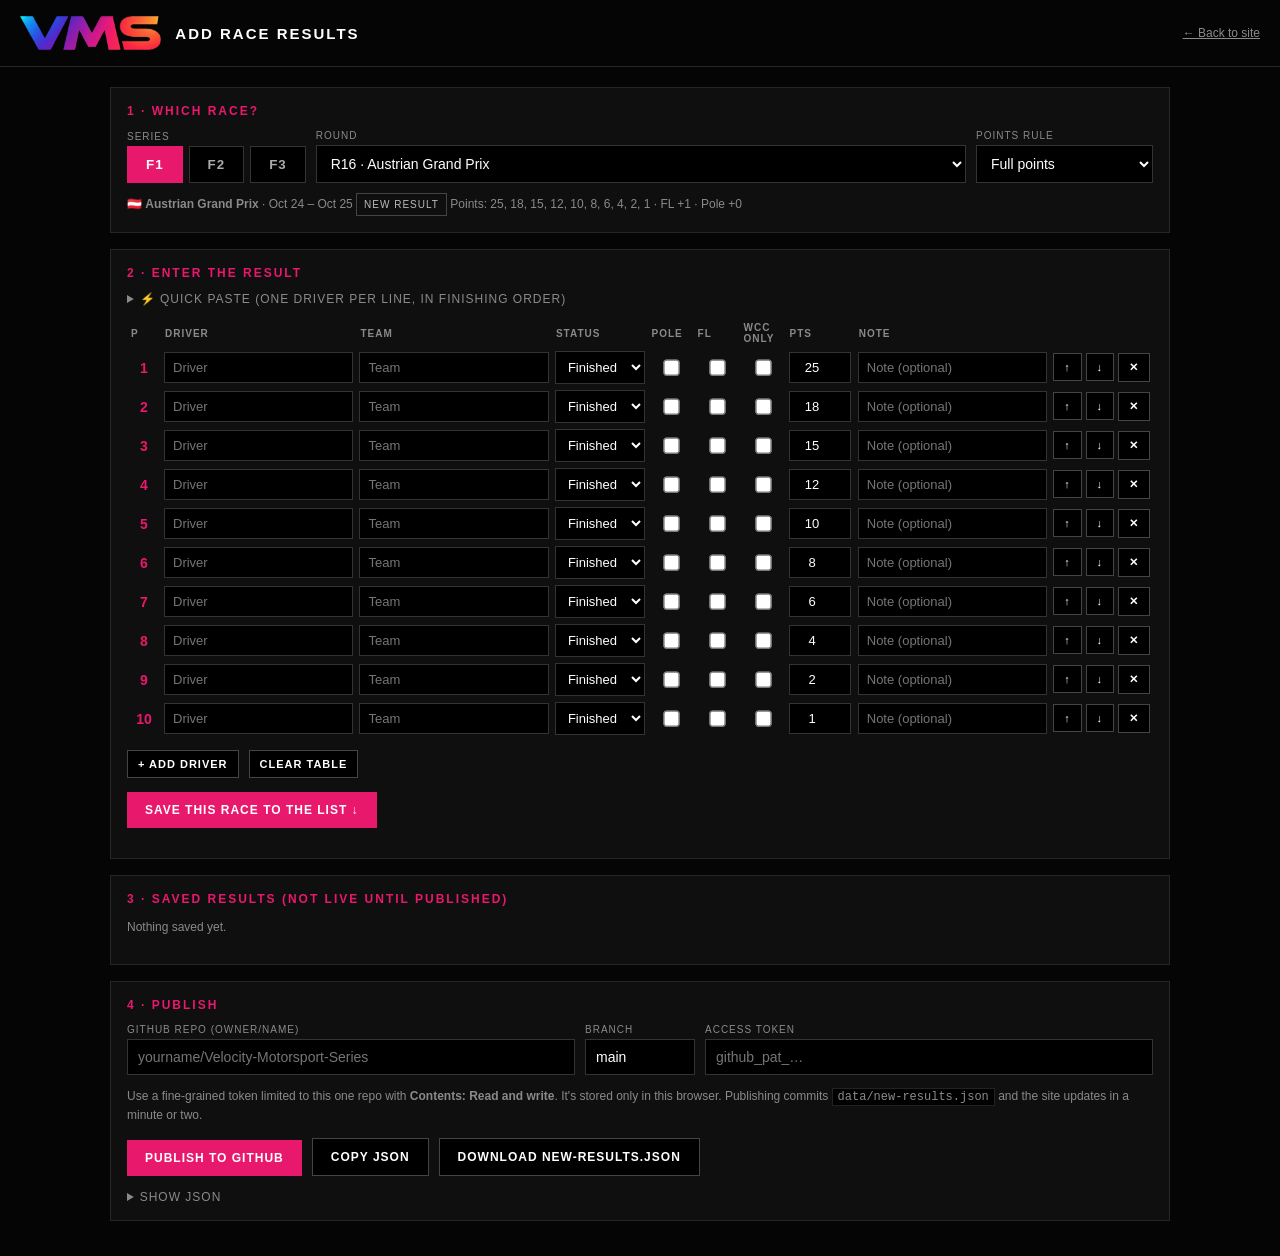
==== add-result.html @ 46a79a62 "Add files via upload" ====
<!DOCTYPE html>
<html lang="en"><head><meta charset="UTF-8"><meta name="viewport" content="width=device-width, initial-scale=1.0">
<meta name="robots" content="noindex">
<title>VMS | Add Results</title>
<style>
:root{--pink:#e8186d;--bg:#050505;--card:#0f0f0f;--line:#262626;--mut:#8a8a8a;--ok:#2ecc71;--warn:#f5a623}
*{box-sizing:border-box}
body{margin:0;font-family:Arial,Helvetica,sans-serif;background:var(--bg);color:#fff;font-size:14px}
header{padding:16px 20px;border-bottom:1px solid var(--line);display:flex;align-items:center;gap:14px;flex-wrap:wrap}
header img{height:34px}header h1{font-size:15px;letter-spacing:2px;margin:0;text-transform:uppercase}
header a{margin-left:auto;color:var(--mut);font-size:12px}
main{max-width:1100px;margin:0 auto;padding:20px}
.card{background:var(--card);border:1px solid var(--line);padding:16px;margin-bottom:16px}
.card h2{margin:0 0 12px;font-size:12px;letter-spacing:2px;text-transform:uppercase;color:var(--pink)}
.row{display:flex;gap:10px;flex-wrap:wrap;align-items:flex-end}
label{display:block;font-size:10px;letter-spacing:1px;text-transform:uppercase;color:var(--mut);margin-bottom:4px}
input,select,textarea{background:#000;color:#fff;border:1px solid #333;padding:9px 10px;font-size:14px;font-family:inherit;width:100%}
input:focus,select:focus,textarea:focus{outline:none;border-color:var(--pink)}
textarea{min-height:90px;resize:vertical;font-family:Consolas,monospace;font-size:13px}
.tabs{display:flex;gap:6px}
.tab{background:#000;color:#aaa;border:1px solid #333;padding:10px 18px;font-weight:700;cursor:pointer;letter-spacing:1px}
.tab.on{background:var(--pink);border-color:var(--pink);color:#fff}
button.btn{background:var(--pink);color:#fff;border:0;padding:11px 18px;font-weight:700;letter-spacing:1px;cursor:pointer;font-size:12px;text-transform:uppercase}
button.btn.alt{background:#000;border:1px solid #444}
button.btn.sm{padding:7px 10px;font-size:11px}
button.btn:hover{filter:brightness(1.15)}
button.btn:disabled{opacity:.4;cursor:default}
table{width:100%;border-collapse:collapse}
th{font-size:10px;letter-spacing:1px;text-transform:uppercase;color:var(--mut);text-align:left;padding:4px 4px}
td{padding:3px 3px;vertical-align:middle}
td input,td select{padding:7px 8px;font-size:13px}
td.pos{width:34px;font-weight:700;color:var(--pink);text-align:center}
td.chk{width:46px;text-align:center}td.chk input{width:auto;transform:scale(1.25)}
td.pts input{width:62px;text-align:center}
td.x{width:96px;white-space:nowrap}
.scroll{overflow-x:auto}
.hint{color:var(--mut);font-size:12px;line-height:1.5}
.pill{display:inline-block;font-size:10px;letter-spacing:1px;padding:3px 7px;border:1px solid #444;color:#bbb;text-transform:uppercase}
.pill.ok{border-color:var(--ok);color:var(--ok)}.pill.warn{border-color:var(--warn);color:var(--warn)}
.msg{padding:10px 12px;margin:10px 0;border-left:3px solid var(--pink);background:#160a10;font-size:13px}
.msg.ok{border-color:var(--ok);background:#0a160e}.msg.err{border-color:#e5484d;background:#2a0e10}
.entries .e{display:flex;align-items:center;gap:10px;padding:8px 0;border-bottom:1px solid #1c1c1c}
.entries .e b{flex:1}
.manual input{border-color:var(--warn)}
details summary{cursor:pointer;color:var(--mut);font-size:12px;letter-spacing:1px;text-transform:uppercase}
.grow{flex:1;min-width:150px}
code{background:#000;padding:1px 5px;border:1px solid #222}
</style></head><body>
<header><img src="assets/logo.png" alt="VMS"><h1>Add Race Results</h1><a href="index.html">← Back to site</a></header>
<main>
<div id="boot" class="msg">Loading…</div>
<datalist id="dl"></datalist><datalist id="tl"></datalist>

<div class="card">
  <h2>1 · Which race?</h2>
  <div class="row">
    <div><label>Series</label><div class="tabs" id="serTabs"></div></div>
    <div class="grow"><label>Round</label><select id="round"></select></div>
    <div><label>Points rule</label>
      <select id="half"><option value="0">Full points</option><option value="1">Half points (50% rule)</option></select></div>
  </div>
  <div id="roundInfo" class="hint" style="margin-top:10px"></div>
</div>

<div class="card">
  <h2>2 · Enter the result</h2>
  <details>
    <summary>⚡ Quick paste (one driver per line, in finishing order)</summary>
    <p class="hint">Copy the result from Discord and paste it here. Position numbers are ignored (order = finishing order).
      Add <code>DNF</code>, <code>DNS</code> or <code>DSq</code> at the end of a line, <code>pole</code> / <code>fl</code> anywhere for bonuses,
      or <code>- Team Name</code> to set the team. Example: <code>2. Douzy fl</code> &nbsp; <code>Lory - Richard Mille LM Motorsport F1</code> &nbsp; <code>Nick DNF</code></p>
    <textarea id="paste" placeholder="1. Nick pole&#10;2. Douzy fl&#10;3. Lory&#10;4. Noel DNF"></textarea>
    <p><button class="btn alt sm" id="pasteBtn">Fill the table from this</button></p>
  </details>
  <div class="scroll" style="margin-top:12px"><table>
    <thead><tr><th>P</th><th>Driver</th><th>Team</th><th>Status</th><th>Pole</th><th>FL</th><th title="Points count for the constructors only (driver retired from the championship)">WCC only</th><th>Pts</th><th>Note</th><th></th></tr></thead>
    <tbody id="rows"></tbody>
  </table></div>
  <p class="row" style="margin-top:12px">
    <button class="btn alt sm" id="addRow">+ Add driver</button>
    <button class="btn alt sm" id="clearRows">Clear table</button>
    <span class="hint" id="ptsHint"></span>
  </p>
  <div id="warn"></div>
  <p><button class="btn" id="saveEntry">Save this race to the list ↓</button></p>
</div>

<div class="card">
  <h2>3 · Saved results (not live until published)</h2>
  <div class="entries" id="entries"></div>
  <p class="hint" id="entriesHint"></p>
</div>

<div class="card">
  <h2>4 · Publish</h2>
  <div class="row">
    <div class="grow"><label>GitHub repo (owner/name)</label><input id="gRepo" placeholder="yourname/Velocity-Motorsport-Series" autocomplete="off"></div>
    <div style="width:110px"><label>Branch</label><input id="gBranch" value="main"></div>
    <div class="grow"><label>Access token</label><input id="gToken" type="password" placeholder="github_pat_…" autocomplete="off"></div>
  </div>
  <p class="hint">Use a fine-grained token limited to this one repo with <b>Contents: Read and write</b>. It's stored only in this browser. Publishing commits <code>data/new-results.json</code> and the site updates in a minute or two.</p>
  <p class="row">
    <button class="btn" id="publish">Publish to GitHub</button>
    <button class="btn alt" id="copy">Copy JSON</button>
    <button class="btn alt" id="download">Download new-results.json</button>
  </p>
  <div id="pubMsg"></div>
  <details><summary>Show JSON</summary><textarea id="json" readonly style="min-height:200px"></textarea></details>
</div>
</main>

<script>
(function(){
const $=id=>document.getElementById(id);
const SERIES=['f1','f2','f3'], LBL={f1:'F1',f2:'F2',f3:'F3'};
const S={series:'f1',entries:[],loaded:[],races:[],hardKeys:new Set(),points:{},bonusFl:{},bonusPole:{},
         drivers:{f1:{},f2:{},f3:{}},teams:{f1:new Set(),f2:new Set(),f3:new Set()},editing:null};
const esc=s=>String(s==null?'':s).replace(/[&<>"']/g,c=>({'&':'&amp;','<':'&lt;','>':'&gt;','"':'&quot;',"'":'&#39;'}[c]));
const unq=s=>s.replace(/\\'/g,"'");
const norm=s=>String(s||'').toLowerCase().replace(/\s*\(.*?\)\s*/g,'').trim();
const msg=(el,t,k)=>{el.innerHTML=t?`<div class="msg ${k||''}">${t}</div>`:'';};

/* ───── load site data: races, points, drivers, teams ───── */
async function boot(){
  try{
    const [appTxt,lineups,newRes]=await Promise.all([
      fetch('app.js',{cache:'no-store'}).then(r=>{if(!r.ok)throw 0;return r.text();}),
      fetch('data/lineups.json',{cache:'no-store'}).then(r=>r.json()),
      fetch('data/new-results.json',{cache:'no-store'}).then(r=>r.ok?r.json():[]).catch(()=>[])
    ]);
    // races
    const re=/\{rnd:'([^']+)',\s*name:'((?:[^'\\]|\\.)*)'[^}]*?satDate:'([^']*)',\s*sunDate:'([^']*)',\s*status:'(\w+)'[^}]*?flag:'([^']*)'/g;
    let m; while((m=re.exec(appTxt))){ if(m[5]==='break'||m[1]==='BREAK') continue;
      S.races.push({rnd:m[1],name:unq(m[2]),sat:m[3],sun:m[4],status:m[5],flag:m[6]}); }
    if(!S.races.length) throw new Error('no races found');
    // hard-coded results
    const rk=/^\s*'(\d+)-(f[123])':\s*\[/gm; while((m=rk.exec(appTxt))) S.hardKeys.add(m[1]+'-'+m[2]);
    // points
    const pm=appTxt.match(/points:\s*\{f1:\[([^\]]*)\],\s*f2:\[([^\]]*)\],\s*f3:\[([^\]]*)\]\}/);
    SERIES.forEach((s,i)=>{S.points[s]=pm?pm[i+1].split(',').map(x=>+x.trim()):[25,18,15,12,10,8,6,4,2,1];});
    const bf=appTxt.match(/bonusFl:\s*\{f1:(\d+),\s*f2:(\d+),\s*f3:(\d+)\}/), bp=appTxt.match(/bonusPole:\s*\{f1:(\d+),\s*f2:(\d+),\s*f3:(\d+)\}/);
    SERIES.forEach((s,i)=>{S.bonusFl[s]=bf?+bf[i+1]:0;S.bonusPole[s]=bp?+bp[i+1]:0;});
    // drivers → team from the hard-coded standings (sections split by the // ===== markers)
    const i1=appTxt.indexOf('// ================= F1'), i2=appTxt.indexOf('// ================= F2'), i3=appTxt.indexOf('// ================= F3'), i4=appTxt.indexOf('// ================= GENERAL');
    const secs={f1:appTxt.slice(i1,i2),f2:appTxt.slice(i2,i3),f3:appTxt.slice(i3,i4)};
    SERIES.forEach(s=>{
      const dr=/\{name:'((?:[^'\\]|\\.)*)',\s*code:'[^']*',\s*team:'((?:[^'\\]|\\.)*)',\s*pts:/g; let d;
      while((d=dr.exec(secs[s]))){ S.drivers[s][unq(d[1])]=unq(d[2]); }
      (lineups[s]||[]).forEach(t=>{ S.teams[s].add(t.name); (t.drivers||[]).forEach(x=>{ if(x.name&&x.name!=='—'&&!S.drivers[s][x.name]) S.drivers[s][x.name]=t.name; }); });
    });
    S.loaded=Array.isArray(newRes)?newRes:[]; S.entries=JSON.parse(JSON.stringify(S.loaded));
    S.entries.forEach(e=>e.rows.forEach(r=>{ if(r.name&&r.team) S.drivers[e.series][r.name]=r.team; if(r.team) S.teams[e.series].add(r.team); }));
    $('boot').remove();
    init();
  }catch(err){
    msg($('boot'),"Couldn't load the site data. Open this page through a web server (GitHub Pages, or <code>npx serve</code> locally) — double-clicking the file won't work. ("+esc(err&&err.message||err)+")",'err');
    $('boot').outerHTML=$('boot').innerHTML;
  }
}

/* ───── UI ───── */
function init(){
  // saved GitHub settings
  try{ $('gRepo').value=localStorage.getItem('vms_repo')||''; $('gBranch').value=localStorage.getItem('vms_branch')||'main'; $('gToken').value=localStorage.getItem('vms_token')||''; }catch(e){}
  $('serTabs').innerHTML=SERIES.map(s=>`<button type="button" class="tab" data-s="${s}">${LBL[s]}</button>`).join('');
  $('serTabs').onclick=e=>{const b=e.target.closest('.tab'); if(b){S.series=b.dataset.s; setSeries();}};
  $('round').onchange=roundChanged;
  $('half').onchange=recalcAll;
  $('addRow').onclick=()=>{addRow(); focusLast();};
  $('clearRows').onclick=()=>{$('rows').innerHTML=''; S.editing=null; for(let i=0;i<3;i++) addRow(); renumber(); showRoundInfo();};
  $('pasteBtn').onclick=fromPaste;
  $('saveEntry').onclick=saveEntry;
  $('copy').onclick=()=>{ $('json').select(); navigator.clipboard?navigator.clipboard.writeText($('json').value).then(()=>msg($('pubMsg'),'Copied. Paste it into <code>data/new-results.json</code> in the repo.','ok')):document.execCommand('copy'); };
  $('download').onclick=()=>{ const a=document.createElement('a'); a.href=URL.createObjectURL(new Blob([$('json').value],{type:'application/json'})); a.download='new-results.json'; a.click(); };
  $('publish').onclick=publish;
  ['gRepo','gBranch','gToken'].forEach(id=>$(id).addEventListener('change',()=>{try{localStorage.setItem({gRepo:'vms_repo',gBranch:'vms_branch',gToken:'vms_token'}[id],$(id).value.trim());}catch(e){}}));
  // pick the most recent round without results as the default
  setSeries(); renderEntries();
}

function entryFor(s,rnd){ return S.entries.find(e=>e.series===s&&String(e.rnd)===String(rnd)); }

function setSeries(){
  document.querySelectorAll('#serTabs .tab').forEach(b=>b.classList.toggle('on',b.dataset.s===S.series));
  const opts=S.races.map(r=>{
    const key=r.rnd+'-'+S.series, hard=S.hardKeys.has(key), mine=!!entryFor(S.series,r.rnd);
    const tag=hard?' — already has results':mine?' — saved ✓':'';
    return `<option value="${esc(r.rnd)}"${hard?' disabled':''}>R${esc(r.rnd)} · ${esc(r.name)}${tag}</option>`;}).join('');
  $('round').innerHTML=opts;
  // default: first round with no results for this series
  const next=S.races.find(r=>!S.hardKeys.has(r.rnd+'-'+S.series)&&!entryFor(S.series,r.rnd));
  const first=S.races.find(r=>!S.hardKeys.has(r.rnd+'-'+S.series));
  $('round').value=(next||first||S.races[0]).rnd;
  S.editing=null; loadRound();
  $('dl').innerHTML=Object.keys(S.drivers[S.series]).sort((a,b)=>a.localeCompare(b)).map(n=>`<option value="${esc(n)}">`).join('');
  $('tl').innerHTML=[...S.teams[S.series]].sort().map(n=>`<option value="${esc(n)}">`).join('');
}
function roundChanged(){ S.editing=null; loadRound(); }

function loadRound(){
  const ex=entryFor(S.series,$('round').value);
  $('rows').innerHTML='';
  if(ex){ $('half').value=ex.half?'1':'0'; ex.rows.forEach(r=>addRow(r)); S.editing=ex; }
  else { $('half').value='0'; for(let i=0;i<10;i++) addRow(); }
  renumber(); showRoundInfo(); msg($('warn'),'');
}
function showRoundInfo(){
  const r=S.races.find(x=>x.rnd===$('round').value); if(!r) return;
  const ex=S.editing;
  $('roundInfo').innerHTML=`${esc(r.flag)} <b>${esc(r.name)}</b> · ${esc(r.sat)}${r.sun&&r.sun!==r.sat?' – '+esc(r.sun):''} `+
    (ex?'<span class="pill warn">editing saved result</span>':'<span class="pill">new result</span>')+
    ` <span class="hint">Points: ${S.points[S.series].join(', ')} · FL +${S.bonusFl[S.series]} · Pole +${S.bonusPole[S.series]}</span>`;
}

function addRow(d){
  d=d||{};
  const tr=document.createElement('tr');
  tr.innerHTML=`<td class="pos"></td>
  <td><input class="n" list="dl" placeholder="Driver" value="${esc(d.name||'')}" autocomplete="off"></td>
  <td><input class="t" list="tl" placeholder="Team" value="${esc(d.team||'')}" autocomplete="off"></td>
  <td><select class="st"><option value="">Finished</option><option>DNF</option><option>DNS</option><option>DSq</option></select></td>
  <td class="chk"><input type="checkbox" class="po"${d.pole?' checked':''}></td>
  <td class="chk"><input type="checkbox" class="fl"${d.fl?' checked':''}></td>
  <td class="chk"><input type="checkbox" class="wc"${d.wccOnly?' checked':''}></td>
  <td class="pts"><input class="p" type="number" min="0" step="1" value="${d.pts!=null?d.pts:''}"></td>
  <td><input class="no" placeholder="Note (optional)" value="${esc(userNote(d))}"></td>
  <td class="x"><button type="button" class="btn alt sm up" title="Move up">↑</button> <button type="button" class="btn alt sm dn" title="Move down">↓</button> <button type="button" class="btn alt sm rm" title="Remove">✕</button></td>`;
  tr.querySelector('.st').value=d.status||'';
  if(d.pts!=null&&d.pts!==''){ tr.dataset.manual='1'; tr.classList.add('manual'); }
  $('rows').appendChild(tr);
  return tr;
}
// the note stored in JSON may start with the status ("DNF · reason"); show only the user part
function userNote(d){ let n=d.note||''; if(d.status&&n.toUpperCase().startsWith(d.status.toUpperCase())) n=n.slice(d.status.length).replace(/^\s*[·\-–:]\s*/,''); return n; }

document.addEventListener('click',e=>{
  const tr=e.target.closest('#rows tr'); if(!tr) return;
  if(e.target.closest('.rm')){ tr.remove(); renumber(); }
  else if(e.target.closest('.up')&&tr.previousElementSibling){ tr.parentNode.insertBefore(tr,tr.previousElementSibling); renumber(); }
  else if(e.target.closest('.dn')&&tr.nextElementSibling){ tr.parentNode.insertBefore(tr.nextElementSibling,tr); renumber(); }
});
document.addEventListener('input',e=>{
  const tr=e.target.closest('#rows tr'); if(!tr) return;
  if(e.target.classList.contains('p')){ tr.dataset.manual=e.target.value===''?'':'1'; tr.classList.toggle('manual',e.target.value!==''); if(e.target.value==='') recalcRow(tr); }
  if(e.target.classList.contains('n')){ // auto-fill team when a known driver is picked
    const t=S.drivers[S.series][e.target.value]; const ti=tr.querySelector('.t'); if(t&&!ti.value) ti.value=t; }
});
document.addEventListener('change',e=>{
  const tr=e.target.closest('#rows tr'); if(!tr) return;
  if(e.target.classList.contains('n')){ const t=S.drivers[S.series][e.target.value]; const ti=tr.querySelector('.t'); if(t&&!ti.value) ti.value=t; }
  if(e.target.matches('.st,.po,.fl')) recalcRow(tr);
});
document.addEventListener('keydown',e=>{ // Enter on the last note box adds a new row
  if(e.key==='Enter'&&e.target.classList.contains('no')){ e.preventDefault(); const tr=e.target.closest('tr'); if(!tr.nextElementSibling){ addRow(); renumber(); } tr.nextElementSibling.querySelector('.n').focus(); }
});

function focusLast(){ renumber(); const r=$('rows').lastElementChild; if(r) r.querySelector('.n').focus(); }
function renumber(){ [...$('rows').children].forEach((tr,i)=>{ tr.querySelector('.pos').textContent=i+1; recalcRow(tr); }); }
function calcPts(tr,i){
  const s=S.series, st=tr.querySelector('.st').value;
  if(st==='DNS'||st==='DSq') return 0;
  let base=S.points[s][i]||0; if($('half').value==='1') base=Math.round(base/2);
  return base+(tr.querySelector('.fl').checked?S.bonusFl[s]:0)+(tr.querySelector('.po').checked?S.bonusPole[s]:0);
}
function recalcRow(tr){ if(tr.dataset.manual) return; const i=[...tr.parentNode.children].indexOf(tr); tr.querySelector('.p').value=calcPts(tr,i); }
function recalcAll(){ [...$('rows').children].forEach(tr=>{ delete tr.dataset.manual; tr.classList.remove('manual'); recalcRow(tr); }); }

/* ───── quick paste ───── */
function fromPaste(){
  const lines=$('paste').value.split('\n').map(l=>l.trim()).filter(Boolean); if(!lines.length) return;
  $('rows').innerHTML='';
  lines.forEach(l=>{
    let t='', st='', pole=false, fl=false;
    l=l.replace(/^\s*(?:p|pos)?\s*\d{1,2}\s*[.):\-–]?\s+/i,'');           // leading position
    l=l.replace(/[*_`]/g,'');                                             // discord markdown
    if(/\b(pole)\b/i.test(l)){pole=true;l=l.replace(/\(?\bpole\b\)?/ig,'');}
    if(/\b(fl|fastest lap)\b/i.test(l)){fl=true;l=l.replace(/\(?\b(fastest lap|fl)\b\)?/ig,'');}
    const sm=l.match(/\b(DNF|DNS|DSQ)\b/i); if(sm){st=sm[1].toUpperCase()==='DSQ'?'DSq':sm[1].toUpperCase(); l=l.replace(sm[0],'');}
    const parts=l.split(/\s+[-–—|]\s+/); l=parts[0]; if(parts[1]) t=parts[1].trim();
    const name=l.replace(/[()]/g,' ').replace(/\s+/g,' ').trim(); if(!name) return;
    // match to a known driver name (case-insensitive)
    const known=Object.keys(S.drivers[S.series]).find(k=>norm(k)===norm(name));
    const nm=known||name; if(!t) t=S.drivers[S.series][nm]||'';
    addRow({name:nm,team:t,status:st,pole,fl});
  });
  renumber(); showRoundInfo();
}

/* ───── read the table / save ───── */
function readRows(){
  const out=[];
  [...$('rows').children].forEach((tr,i)=>{
    const name=tr.querySelector('.n').value.trim(); if(!name) return;
    const status=tr.querySelector('.st').value, un=tr.querySelector('.no').value.trim();
    const row={pos:out.length+1,name,team:tr.querySelector('.t').value.trim(),pts:+tr.querySelector('.p').value||0};
    if(tr.querySelector('.fl').checked) row.fl=true;
    if(tr.querySelector('.po').checked) row.pole=true;
    if(tr.querySelector('.wc').checked) row.wccOnly=true;
    if(status) row.status=status;
    const note=[status,un].filter(Boolean).join(' · '); if(note) row.note=note;
    out.push(row);
  });
  return out;
}
function saveEntry(){
  const rows=readRows(), s=S.series, rnd=$('round').value;
  const problems=[];
  if(rows.length<1){ msg($('warn'),'Add at least one driver first.','err'); return; }
  const names=rows.map(r=>norm(r.name)), dup=names.find((n,i)=>names.indexOf(n)!==i);
  if(dup) problems.push('“'+esc(dup)+'” appears twice.');
  if(rows.filter(r=>r.fl).length>1) problems.push('More than one fastest lap ticked.');
  if(rows.filter(r=>r.pole).length>1) problems.push('More than one pole ticked.');
  rows.forEach(r=>{ if(!r.team) problems.push('No team for '+esc(r.name)+' (their points won’t count for a constructor).'); });
  const unknown=rows.filter(r=>!S.drivers[s][r.name]&&!Object.keys(S.drivers[s]).some(k=>norm(k)===norm(r.name))).map(r=>esc(r.name));
  if(unknown.length) problems.push('New driver(s) not in the standings yet: '+unknown.join(', ')+' — they will be added automatically. Check the spelling!');
  if(problems.length&&!saveEntry._ok){ saveEntry._ok=true; msg($('warn'),'<b>Check these:</b><br>'+problems.join('<br>')+'<br><br>Click “Save” again to save anyway.','err'); return; }
  saveEntry._ok=false; msg($('warn'),'');
  rows.forEach(r=>{ S.drivers[s][r.name]=r.team||S.drivers[s][r.name]||''; if(r.team) S.teams[s].add(r.team); });
  const entry={series:s,rnd,rows}; if($('half').value==='1') entry.half=true;
  const i=S.entries.findIndex(e=>e.series===s&&String(e.rnd)===String(rnd));
  if(i>=0) S.entries[i]=entry; else S.entries.push(entry);
  S.entries.sort((a,b)=>(+a.rnd-+b.rnd)||a.series.localeCompare(b.series));
  renderEntries(); setSeriesKeep(); 
  msg($('warn'),`Saved ${LBL[s]} round ${esc(rnd)}. Scroll down to publish — or enter another race.`,'ok');
}
function setSeriesKeep(){ setSeries(); }

function renderEntries(){
  $('entries').innerHTML=S.entries.length?S.entries.map((e,i)=>{
    const r=S.races.find(x=>x.rnd===String(e.rnd)), win=e.rows[0];
    const changed=JSON.stringify(e)!==JSON.stringify(S.loaded.find(x=>x.series===e.series&&String(x.rnd)===String(e.rnd)));
    return `<div class="e"><span class="pill">${LBL[e.series]}</span><b>R${esc(e.rnd)} · ${esc(r?r.name:'?')} <span class="hint">— ${e.rows.length} drivers, winner ${esc(win&&win.name)}</span></b>`+
      (changed?'<span class="pill warn">unpublished</span>':'<span class="pill ok">live</span>')+
      `<button class="btn alt sm" data-edit="${i}">Edit</button><button class="btn alt sm" data-del="${i}">Delete</button></div>`;}).join(''):'<p class="hint">Nothing saved yet.</p>';
  $('entries').querySelectorAll('[data-edit]').forEach(b=>b.onclick=()=>{ const e=S.entries[+b.dataset.edit]; S.series=e.series; setSeries(); $('round').value=e.rnd; loadRound(); window.scrollTo({top:0,behavior:'smooth'}); });
  $('entries').querySelectorAll('[data-del]').forEach(b=>b.onclick=()=>{ const e=S.entries[+b.dataset.del]; if(confirm('Delete '+LBL[e.series]+' round '+e.rnd+' from the list?')){ S.entries.splice(+b.dataset.del,1); renderEntries(); setSeriesKeep(); }});
  $('json').value=JSON.stringify(S.entries,null,2)+'\n';
  $('entriesHint').textContent=S.entries.some(e=>JSON.stringify(e)!==JSON.stringify(S.loaded.find(x=>x.series===e.series&&String(x.rnd)===String(e.rnd))))||S.entries.length!==S.loaded.length
    ?'You have unpublished changes.':'';
}

/* ───── publish to GitHub (Contents API) ───── */
async function publish(){
  const repo=$('gRepo').value.trim(), br=$('gBranch').value.trim()||'main', tok=$('gToken').value.trim();
  if(!/^[\w.-]+\/[\w.-]+$/.test(repo)||!tok){ msg($('pubMsg'),'Fill in the repo (owner/name) and token — or use Copy / Download instead.','err'); return; }
  try{ localStorage.setItem('vms_repo',repo); localStorage.setItem('vms_branch',br); localStorage.setItem('vms_token',tok); }catch(e){}
  const url=`https://api.github.com/repos/${repo}/contents/data/new-results.json`;
  const H={Authorization:'Bearer '+tok,Accept:'application/vnd.github+json'};
  $('publish').disabled=true; msg($('pubMsg'),'Publishing…');
  try{
    let sha; const g=await fetch(url+'?ref='+encodeURIComponent(br),{headers:H,cache:'no-store'});
    if(g.ok) sha=(await g.json()).sha; else if(g.status!==404) throw new Error('GitHub said '+g.status+(g.status===401?' (bad token)':g.status===403?' (token lacks access)':''));
    const body={message:'Add race results',content:btoa(unescape(encodeURIComponent($('json').value))),branch:br}; if(sha) body.sha=sha;
    const p=await fetch(url,{method:'PUT',headers:{...H,'Content-Type':'application/json'},body:JSON.stringify(body)});
    if(!p.ok) throw new Error('GitHub said '+p.status+' — '+((await p.json().catch(()=>({}))).message||''));
    S.loaded=JSON.parse(JSON.stringify(S.entries)); renderEntries();
    msg($('pubMsg'),'✅ Published! The site will show the new results in a minute or two (GitHub Pages needs to rebuild).','ok');
  }catch(err){ msg($('pubMsg'),'Couldn’t publish: '+esc(err.message||err),'err'); }
  $('publish').disabled=false;
}

boot();
})();
</script>
</body></html>
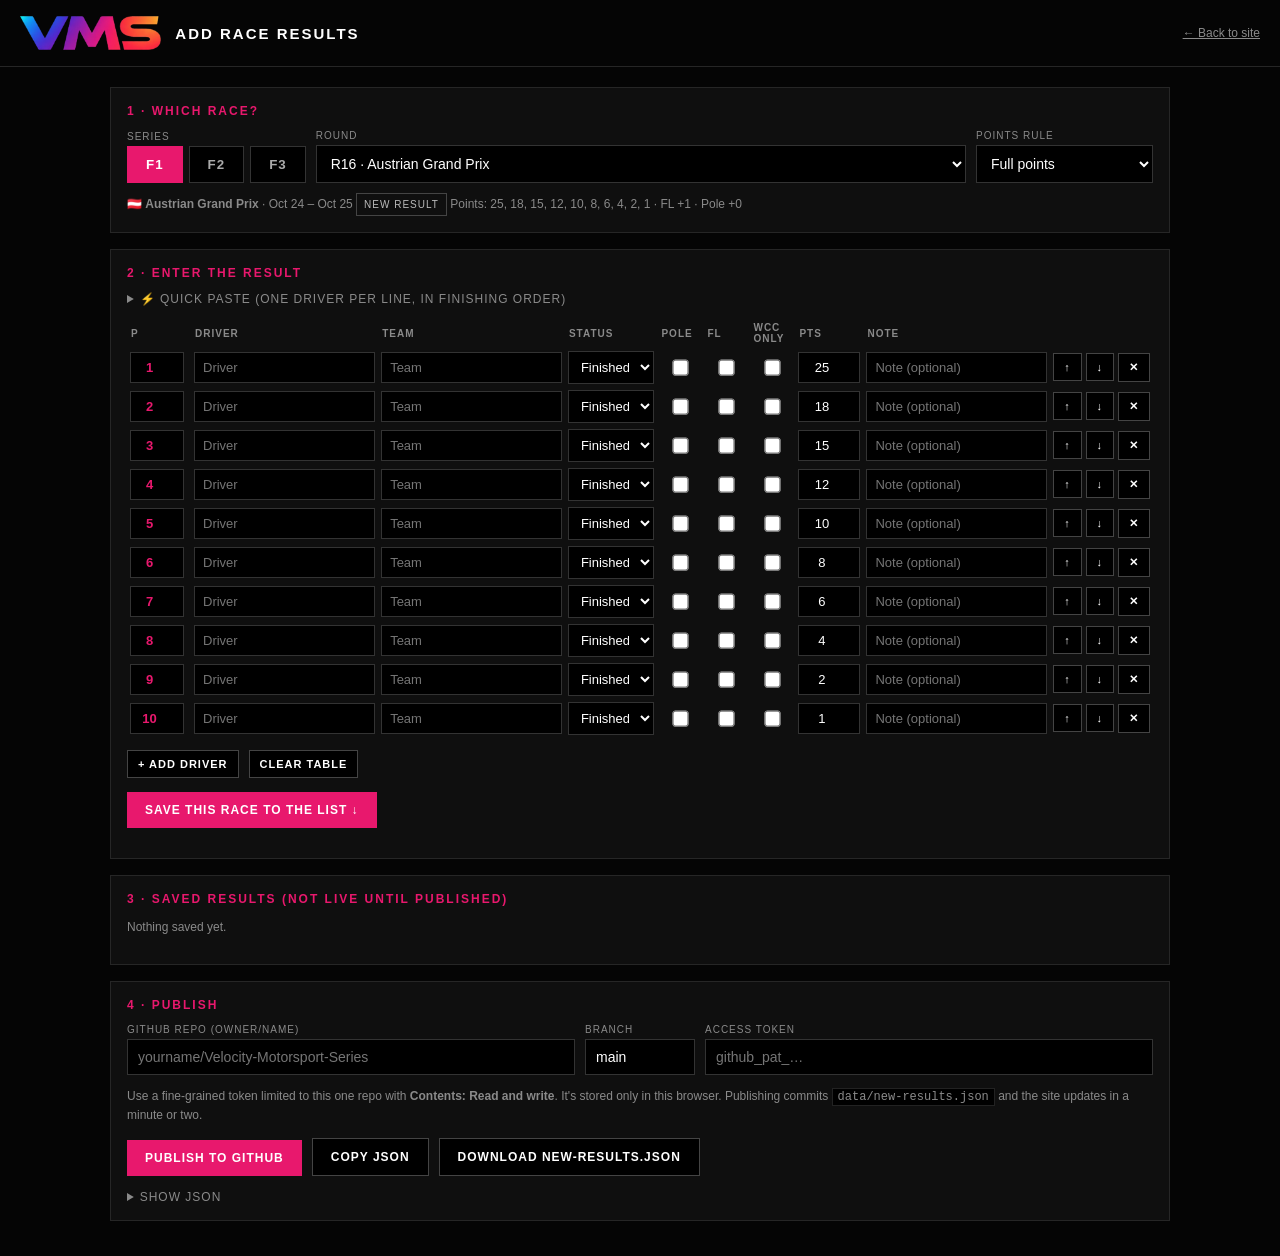
==== commit 2065fc9d: "Add files via upload" ====
--- a/add-result.html
+++ b/add-result.html
@@ -29,7 +29,7 @@
 th{font-size:10px;letter-spacing:1px;text-transform:uppercase;color:var(--mut);text-align:left;padding:4px 4px}
 td{padding:3px 3px;vertical-align:middle}
 td input,td select{padding:7px 8px;font-size:13px}
-td.pos{width:34px;font-weight:700;color:var(--pink);text-align:center}
+td.pos{width:64px}td.pos input{width:54px;text-align:center;font-weight:700;color:var(--pink);padding:7px 4px}td.pos.manual input,tr.posman td.pos input{border-color:var(--warn)}
 td.chk{width:46px;text-align:center}td.chk input{width:auto;transform:scale(1.25)}
 td.pts input{width:62px;text-align:center}
 td.x{width:96px;white-space:nowrap}
@@ -66,14 +66,14 @@
   <h2>2 · Enter the result</h2>
   <details>
     <summary>⚡ Quick paste (one driver per line, in finishing order)</summary>
-    <p class="hint">Copy the result from Discord and paste it here. Position numbers are ignored (order = finishing order).
+    <p class="hint">Copy the result from Discord and paste it here. Position numbers you paste are kept if they differ from the normal order (e.g. two drivers on <code>1</code>).
       Add <code>DNF</code>, <code>DNS</code> or <code>DSq</code> at the end of a line, <code>pole</code> / <code>fl</code> anywhere for bonuses,
       or <code>- Team Name</code> to set the team. Example: <code>2. Douzy fl</code> &nbsp; <code>Lory - Richard Mille LM Motorsport F1</code> &nbsp; <code>Nick DNF</code></p>
     <textarea id="paste" placeholder="1. Nick pole&#10;2. Douzy fl&#10;3. Lory&#10;4. Noel DNF"></textarea>
     <p><button class="btn alt sm" id="pasteBtn">Fill the table from this</button></p>
   </details>
   <div class="scroll" style="margin-top:12px"><table>
-    <thead><tr><th>P</th><th>Driver</th><th>Team</th><th>Status</th><th>Pole</th><th>FL</th><th title="Points count for the constructors only (driver retired from the championship)">WCC only</th><th>Pts</th><th>Note</th><th></th></tr></thead>
+    <thead><tr><th title="Finishing position. Auto-numbered, but you can type any number (e.g. two drivers on 1) and the points follow it">P</th><th>Driver</th><th>Team</th><th>Status</th><th>Pole</th><th>FL</th><th title="Points count for the constructors only (driver retired from the championship)">WCC only</th><th>Pts</th><th>Note</th><th></th></tr></thead>
     <tbody id="rows"></tbody>
   </table></div>
   <p class="row" style="margin-top:12px">
@@ -114,20 +114,21 @@
 const $=id=>document.getElementById(id);
 const SERIES=['f1','f2','f3'], LBL={f1:'F1',f2:'F2',f3:'F3'};
 const S={series:'f1',entries:[],loaded:[],races:[],hardKeys:new Set(),points:{},bonusFl:{},bonusPole:{},
-         drivers:{f1:{},f2:{},f3:{}},teams:{f1:new Set(),f2:new Set(),f3:new Set()},editing:null};
+         drivers:{f1:{},f2:{},f3:{}},teams:{f1:new Set(),f2:new Set(),f3:new Set()},editing:null,hardEdit:false,hard:{}};
 const esc=s=>String(s==null?'':s).replace(/[&<>"']/g,c=>({'&':'&amp;','<':'&lt;','>':'&gt;','"':'&quot;',"'":'&#39;'}[c]));
 const unq=s=>s.replace(/\\'/g,"'");
 const norm=s=>String(s||'').toLowerCase().replace(/\s*\(.*?\)\s*/g,'').trim();
 const msg=(el,t,k)=>{el.innerHTML=t?`<div class="msg ${k||''}">${t}</div>`:'';};
 
 /* ───── load site data: races, points, drivers, teams ───── */
+let STEP='';
 async function boot(){
   try{
-    const [appTxt,lineups,newRes]=await Promise.all([
-      fetch('app.js',{cache:'no-store'}).then(r=>{if(!r.ok)throw 0;return r.text();}),
-      fetch('data/lineups.json',{cache:'no-store'}).then(r=>r.json()),
-      fetch('data/new-results.json',{cache:'no-store'}).then(r=>r.ok?r.json():[]).catch(()=>[])
-    ]);
+    STEP='loading files';
+    const getTxt=async f=>{ const r=await fetch(f,{cache:'no-store'}); if(!r.ok) throw new Error(f+' returned '+r.status); return r.text(); };
+    const getJson=async(f,soft)=>{ try{ const t=await getTxt(f); return JSON.parse(t); }catch(e){ if(soft) return []; throw new Error(f+' is not valid JSON or could not be loaded ('+(e&&e.message||e)+')'); } };
+    const [appTxt,lineups,newRes]=await Promise.all([ getTxt('app.js'), getJson('data/lineups.json'), getJson('data/new-results.json',true) ]);
+    STEP='reading the race list';
     // races
     const re=/\{rnd:'([^']+)',\s*name:'((?:[^'\\]|\\.)*)'[^}]*?satDate:'([^']*)',\s*sunDate:'([^']*)',\s*status:'(\w+)'[^}]*?flag:'([^']*)'/g;
     let m; while((m=re.exec(appTxt))){ if(m[5]==='break'||m[1]==='BREAK') continue;
@@ -135,6 +136,11 @@
     if(!S.races.length) throw new Error('no races found');
     // hard-coded results
     const rk=/^\s*'(\d+)-(f[123])':\s*\[/gm; while((m=rk.exec(appTxt))) S.hardKeys.add(m[1]+'-'+m[2]);
+    STEP='reading built-in results';
+    // built-in (hard-coded) race results, so they can be edited too
+    ['F1','F2','F3'].forEach(k=>{ const a=appTxt.indexOf('const '+k+'_RESULTS = {'); if(a<0) return; const b=appTxt.indexOf('\n};',a); if(b<0) return;
+      try{ Object.assign(S.hard,(new Function('return '+appTxt.slice(appTxt.indexOf('{',a),b+2)))()); }catch(x){ console.warn('could not read '+k+' results',x); } });
+    STEP='reading points';
     // points
     const pm=appTxt.match(/points:\s*\{f1:\[([^\]]*)\],\s*f2:\[([^\]]*)\],\s*f3:\[([^\]]*)\]\}/);
     SERIES.forEach((s,i)=>{S.points[s]=pm?pm[i+1].split(',').map(x=>+x.trim()):[25,18,15,12,10,8,6,4,2,1];});
@@ -150,10 +156,11 @@
     });
     S.loaded=Array.isArray(newRes)?newRes:[]; S.entries=JSON.parse(JSON.stringify(S.loaded));
     S.entries.forEach(e=>e.rows.forEach(r=>{ if(r.name&&r.team) S.drivers[e.series][r.name]=r.team; if(r.team) S.teams[e.series].add(r.team); }));
+    STEP='building the page';
     $('boot').remove();
     init();
   }catch(err){
-    msg($('boot'),"Couldn't load the site data. Open this page through a web server (GitHub Pages, or <code>npx serve</code> locally) — double-clicking the file won't work. ("+esc(err&&err.message||err)+")",'err');
+    msg($('boot'),"Couldn't load the site data. Open this page through a web server (GitHub Pages, or <code>npx serve</code> locally) — double-clicking the file won't work. ("+esc(STEP)+': '+esc(err&&err.message||err)+")",'err');
     $('boot').outerHTML=$('boot').innerHTML;
   }
 }
@@ -184,8 +191,8 @@
   document.querySelectorAll('#serTabs .tab').forEach(b=>b.classList.toggle('on',b.dataset.s===S.series));
   const opts=S.races.map(r=>{
     const key=r.rnd+'-'+S.series, hard=S.hardKeys.has(key), mine=!!entryFor(S.series,r.rnd);
-    const tag=hard?' — already has results':mine?' — saved ✓':'';
-    return `<option value="${esc(r.rnd)}"${hard?' disabled':''}>R${esc(r.rnd)} · ${esc(r.name)}${tag}</option>`;}).join('');
+    const tag=mine?' — saved ✓':hard?' — live (built-in, editable)':'';
+    return `<option value="${esc(r.rnd)}">R${esc(r.rnd)} · ${esc(r.name)}${tag}</option>`;}).join('');
   $('round').innerHTML=opts;
   // default: first round with no results for this series
   const next=S.races.find(r=>!S.hardKeys.has(r.rnd+'-'+S.series)&&!entryFor(S.series,r.rnd));
@@ -200,22 +207,27 @@
 function loadRound(){
   const ex=entryFor(S.series,$('round').value);
   $('rows').innerHTML='';
-  if(ex){ $('half').value=ex.half?'1':'0'; ex.rows.forEach(r=>addRow(r)); S.editing=ex; }
+  const hk=$('round').value+'-'+S.series; S.hardEdit=false;
+  if(ex){ $('half').value=ex.half?'1':'0'; ex.rows.forEach(r=>addRow(r)); S.editing=ex; S.hardEdit=!!ex.replace; }
+  else if(S.hard[hk]){ $('half').value='0'; S.hard[hk].forEach(r=>addRow(hardRow(r))); S.hardEdit=true; }
   else { $('half').value='0'; for(let i=0;i<10;i++) addRow(); }
   renumber(); showRoundInfo(); msg($('warn'),'');
 }
+// turn a built-in result row into the shape the table expects
+function hardRow(r){ const m=String(r.note||'').match(/^(DNF|DNS|DSq)\b/i); const st=m?(m[1].toUpperCase()==='DSQ'?'DSq':m[1].toUpperCase()):'';
+  return {pos:r.pos,name:r.name,team:r.team,pts:r.pts,fl:!!r.fl,pole:!!r.pole,status:st,note:r.note||'',wccOnly:/WCC only/i.test(r.note||''),gap:r.gap||''}; }
 function showRoundInfo(){
   const r=S.races.find(x=>x.rnd===$('round').value); if(!r) return;
   const ex=S.editing;
   $('roundInfo').innerHTML=`${esc(r.flag)} <b>${esc(r.name)}</b> · ${esc(r.sat)}${r.sun&&r.sun!==r.sat?' – '+esc(r.sun):''} `+
-    (ex?'<span class="pill warn">editing saved result</span>':'<span class="pill">new result</span>')+
+    (ex?'<span class="pill warn">editing saved result</span>':S.hardEdit?'<span class="pill warn">editing live built-in result</span>':'<span class="pill">new result</span>')+
     ` <span class="hint">Points: ${S.points[S.series].join(', ')} · FL +${S.bonusFl[S.series]} · Pole +${S.bonusPole[S.series]}</span>`;
 }
 
 function addRow(d){
   d=d||{};
   const tr=document.createElement('tr');
-  tr.innerHTML=`<td class="pos"></td>
+  tr.innerHTML=`<td class="pos"><input class="ps" type="number" min="1" step="1" title="Finishing position — change it to set a tie"></td>
   <td><input class="n" list="dl" placeholder="Driver" value="${esc(d.name||'')}" autocomplete="off"></td>
   <td><input class="t" list="tl" placeholder="Team" value="${esc(d.team||'')}" autocomplete="off"></td>
   <td><select class="st"><option value="">Finished</option><option>DNF</option><option>DNS</option><option>DSq</option></select></td>
@@ -226,6 +238,8 @@
   <td><input class="no" placeholder="Note (optional)" value="${esc(userNote(d))}"></td>
   <td class="x"><button type="button" class="btn alt sm up" title="Move up">↑</button> <button type="button" class="btn alt sm dn" title="Move down">↓</button> <button type="button" class="btn alt sm rm" title="Remove">✕</button></td>`;
   tr.querySelector('.st').value=d.status||'';
+  if(d.pos!=null&&d.pos!=='') tr.dataset.loadPos=d.pos;
+  if(d.gap) tr.dataset.gap=d.gap;
   if(d.pts!=null&&d.pts!==''){ tr.dataset.manual='1'; tr.classList.add('manual'); }
   $('rows').appendChild(tr);
   return tr;
@@ -241,6 +255,7 @@
 });
 document.addEventListener('input',e=>{
   const tr=e.target.closest('#rows tr'); if(!tr) return;
+  if(e.target.classList.contains('ps')){ tr.dataset.posManual=e.target.value===''?'':'1'; tr.classList.toggle('posman',e.target.value!==''); renumber(); return; }
   if(e.target.classList.contains('p')){ tr.dataset.manual=e.target.value===''?'':'1'; tr.classList.toggle('manual',e.target.value!==''); if(e.target.value==='') recalcRow(tr); }
   if(e.target.classList.contains('n')){ // auto-fill team when a known driver is picked
     const t=S.drivers[S.series][e.target.value]; const ti=tr.querySelector('.t'); if(t&&!ti.value) ti.value=t; }
@@ -255,8 +270,17 @@
 });
 
 function focusLast(){ renumber(); const r=$('rows').lastElementChild; if(r) r.querySelector('.n').focus(); }
-function renumber(){ [...$('rows').children].forEach((tr,i)=>{ tr.querySelector('.pos').textContent=i+1; recalcRow(tr); }); }
-function calcPts(tr,i){
+function renumber(){ // auto position = previous row's position + 1, unless you typed one yourself
+  let prev=0;
+  [...$('rows').children].forEach(tr=>{
+    const ps=tr.querySelector('.ps'), auto=prev+1;
+    if(tr.dataset.loadPos){ if(+tr.dataset.loadPos!==auto){ tr.dataset.posManual='1'; ps.value=tr.dataset.loadPos; } delete tr.dataset.loadPos; }
+    if(tr.dataset.posManual&&+ps.value>0){ /* keep what was typed */ } else { delete tr.dataset.posManual; ps.value=auto; }
+    tr.classList.toggle('posman',!!tr.dataset.posManual);
+    prev=+ps.value||auto; recalcRow(tr);
+  });
+}
+function calcPts(tr,i){ i=(+tr.querySelector('.ps').value||i+1)-1;
   const s=S.series, st=tr.querySelector('.st').value;
   if(st==='DNS'||st==='DSq') return 0;
   let base=S.points[s][i]||0; if($('half').value==='1') base=Math.round(base/2);
@@ -271,6 +295,7 @@
   $('rows').innerHTML='';
   lines.forEach(l=>{
     let t='', st='', pole=false, fl=false;
+    const pm0=l.match(/^\s*(?:p|pos)?\s*(\d{1,2})\s*[.):\-–]?\s+/i); const given=pm0?+pm0[1]:0;
     l=l.replace(/^\s*(?:p|pos)?\s*\d{1,2}\s*[.):\-–]?\s+/i,'');           // leading position
     l=l.replace(/[*_`]/g,'');                                             // discord markdown
     if(/\b(pole)\b/i.test(l)){pole=true;l=l.replace(/\(?\bpole\b\)?/ig,'');}
@@ -281,7 +306,7 @@
     // match to a known driver name (case-insensitive)
     const known=Object.keys(S.drivers[S.series]).find(k=>norm(k)===norm(name));
     const nm=known||name; if(!t) t=S.drivers[S.series][nm]||'';
-    addRow({name:nm,team:t,status:st,pole,fl});
+    addRow({name:nm,team:t,status:st,pole,fl,pos:given||undefined});
   });
   renumber(); showRoundInfo();
 }
@@ -292,10 +317,11 @@
   [...$('rows').children].forEach((tr,i)=>{
     const name=tr.querySelector('.n').value.trim(); if(!name) return;
     const status=tr.querySelector('.st').value, un=tr.querySelector('.no').value.trim();
-    const row={pos:out.length+1,name,team:tr.querySelector('.t').value.trim(),pts:+tr.querySelector('.p').value||0};
+    const row={pos:+tr.querySelector('.ps').value||out.length+1,name,team:tr.querySelector('.t').value.trim(),pts:+tr.querySelector('.p').value||0};
     if(tr.querySelector('.fl').checked) row.fl=true;
     if(tr.querySelector('.po').checked) row.pole=true;
     if(tr.querySelector('.wc').checked) row.wccOnly=true;
+    if(tr.dataset.gap) row.gap=tr.dataset.gap;
     if(status) row.status=status;
     const note=[status,un].filter(Boolean).join(' · '); if(note) row.note=note;
     out.push(row);
@@ -317,10 +343,11 @@
   saveEntry._ok=false; msg($('warn'),'');
   rows.forEach(r=>{ S.drivers[s][r.name]=r.team||S.drivers[s][r.name]||''; if(r.team) S.teams[s].add(r.team); });
   const entry={series:s,rnd,rows}; if($('half').value==='1') entry.half=true;
+  if(S.hard[rnd+'-'+s]) entry.replace=true; // this round is built into app.js: swap its old result for this one
   const i=S.entries.findIndex(e=>e.series===s&&String(e.rnd)===String(rnd));
   if(i>=0) S.entries[i]=entry; else S.entries.push(entry);
   S.entries.sort((a,b)=>(+a.rnd-+b.rnd)||a.series.localeCompare(b.series));
-  renderEntries(); setSeriesKeep(); 
+  renderEntries(); setSeriesKeep();
   msg($('warn'),`Saved ${LBL[s]} round ${esc(rnd)}. Scroll down to publish — or enter another race.`,'ok');
 }
 function setSeriesKeep(){ setSeries(); }
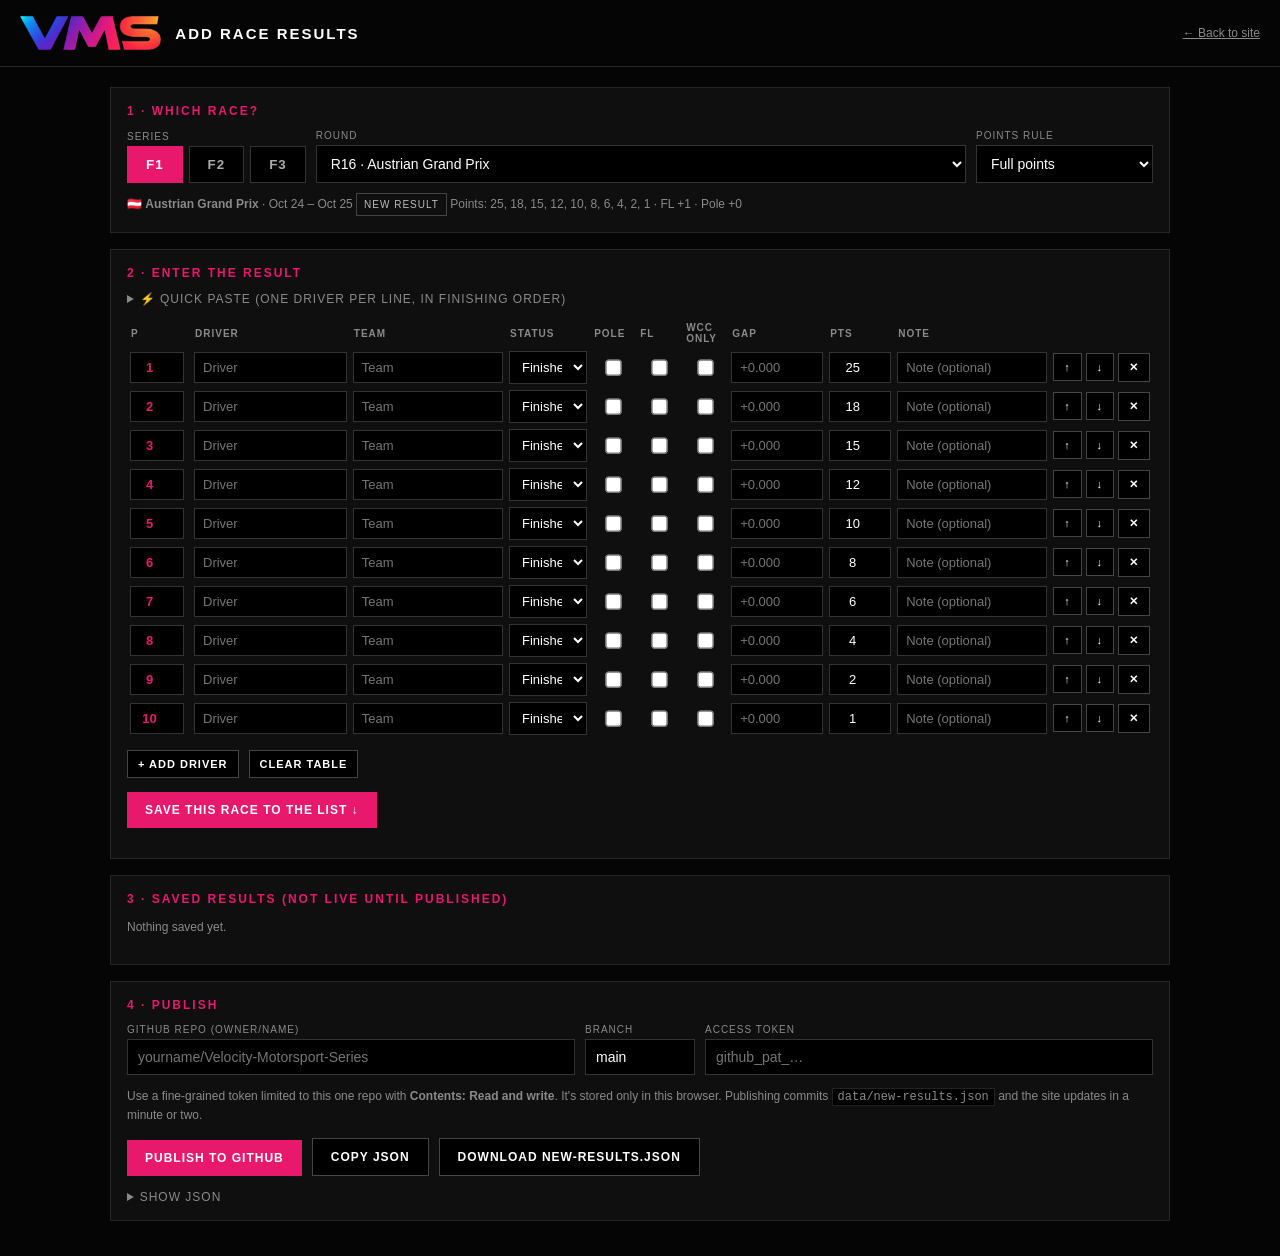
==== commit 85bc26bf: "Add files via upload" ====
--- a/add-result.html
+++ b/add-result.html
@@ -32,6 +32,7 @@
 td.pos{width:64px}td.pos input{width:54px;text-align:center;font-weight:700;color:var(--pink);padding:7px 4px}td.pos.manual input,tr.posman td.pos input{border-color:var(--warn)}
 td.chk{width:46px;text-align:center}td.chk input{width:auto;transform:scale(1.25)}
 td.pts input{width:62px;text-align:center}
+td.gp input{width:92px}
 td.x{width:96px;white-space:nowrap}
 .scroll{overflow-x:auto}
 .hint{color:var(--mut);font-size:12px;line-height:1.5}
@@ -68,12 +69,12 @@
     <summary>⚡ Quick paste (one driver per line, in finishing order)</summary>
     <p class="hint">Copy the result from Discord and paste it here. Position numbers you paste are kept if they differ from the normal order (e.g. two drivers on <code>1</code>).
       Add <code>DNF</code>, <code>DNS</code> or <code>DSq</code> at the end of a line, <code>pole</code> / <code>fl</code> anywhere for bonuses,
-      or <code>- Team Name</code> to set the team. Example: <code>2. Douzy fl</code> &nbsp; <code>Lory - Richard Mille LM Motorsport F1</code> &nbsp; <code>Nick DNF</code></p>
+      <code>+12.345</code> for the gap, or <code>- Team Name</code> to set the team. Example: <code>2. Douzy fl</code> &nbsp; <code>Lory - Richard Mille LM Motorsport F1</code> &nbsp; <code>Nick DNF</code></p>
     <textarea id="paste" placeholder="1. Nick pole&#10;2. Douzy fl&#10;3. Lory&#10;4. Noel DNF"></textarea>
     <p><button class="btn alt sm" id="pasteBtn">Fill the table from this</button></p>
   </details>
   <div class="scroll" style="margin-top:12px"><table>
-    <thead><tr><th title="Finishing position. Auto-numbered, but you can type any number (e.g. two drivers on 1) and the points follow it">P</th><th>Driver</th><th>Team</th><th>Status</th><th>Pole</th><th>FL</th><th title="Points count for the constructors only (driver retired from the championship)">WCC only</th><th>Pts</th><th>Note</th><th></th></tr></thead>
+    <thead><tr><th title="Finishing position. Auto-numbered, but you can type any number (e.g. two drivers on 1) and the points follow it">P</th><th>Driver</th><th>Team</th><th>Status</th><th>Pole</th><th>FL</th><th title="Points count for the constructors only (driver retired from the championship)">WCC only</th><th title="Gap to the winner, e.g. +12.345 or +1 Lap (optional)">Gap</th><th>Pts</th><th>Note</th><th></th></tr></thead>
     <tbody id="rows"></tbody>
   </table></div>
   <p class="row" style="margin-top:12px">
@@ -215,7 +216,8 @@
 }
 // turn a built-in result row into the shape the table expects
 function hardRow(r){ const m=String(r.note||'').match(/^(DNF|DNS|DSq)\b/i); const st=m?(m[1].toUpperCase()==='DSQ'?'DSq':m[1].toUpperCase()):'';
-  return {pos:r.pos,name:r.name,team:r.team,pts:r.pts,fl:!!r.fl,pole:!!r.pole,status:st,note:r.note||'',wccOnly:/WCC only/i.test(r.note||''),gap:r.gap||''}; }
+  let gap=r.gap||'', note=r.note||''; if(!gap&&/^\+[\d:.]+(\s*laps?)?$/i.test(note.trim())){ gap=note.trim(); note=''; }
+  return {pos:r.pos,name:r.name,team:r.team,pts:r.pts,fl:!!r.fl,pole:!!r.pole,status:st,note,wccOnly:/WCC only/i.test(r.note||''),gap}; }
 function showRoundInfo(){
   const r=S.races.find(x=>x.rnd===$('round').value); if(!r) return;
   const ex=S.editing;
@@ -234,12 +236,12 @@
   <td class="chk"><input type="checkbox" class="po"${d.pole?' checked':''}></td>
   <td class="chk"><input type="checkbox" class="fl"${d.fl?' checked':''}></td>
   <td class="chk"><input type="checkbox" class="wc"${d.wccOnly?' checked':''}></td>
+  <td class="gp"><input class="g" placeholder="+0.000" value="${esc(d.gap||'')}" autocomplete="off"></td>
   <td class="pts"><input class="p" type="number" min="0" step="1" value="${d.pts!=null?d.pts:''}"></td>
   <td><input class="no" placeholder="Note (optional)" value="${esc(userNote(d))}"></td>
   <td class="x"><button type="button" class="btn alt sm up" title="Move up">↑</button> <button type="button" class="btn alt sm dn" title="Move down">↓</button> <button type="button" class="btn alt sm rm" title="Remove">✕</button></td>`;
   tr.querySelector('.st').value=d.status||'';
   if(d.pos!=null&&d.pos!=='') tr.dataset.loadPos=d.pos;
-  if(d.gap) tr.dataset.gap=d.gap;
   if(d.pts!=null&&d.pts!==''){ tr.dataset.manual='1'; tr.classList.add('manual'); }
   $('rows').appendChild(tr);
   return tr;
@@ -294,19 +296,20 @@
   const lines=$('paste').value.split('\n').map(l=>l.trim()).filter(Boolean); if(!lines.length) return;
   $('rows').innerHTML='';
   lines.forEach(l=>{
-    let t='', st='', pole=false, fl=false;
+    let t='', st='', pole=false, fl=false, gap='';
     const pm0=l.match(/^\s*(?:p|pos)?\s*(\d{1,2})\s*[.):\-–]?\s+/i); const given=pm0?+pm0[1]:0;
     l=l.replace(/^\s*(?:p|pos)?\s*\d{1,2}\s*[.):\-–]?\s+/i,'');           // leading position
     l=l.replace(/[*_`]/g,'');                                             // discord markdown
     if(/\b(pole)\b/i.test(l)){pole=true;l=l.replace(/\(?\bpole\b\)?/ig,'');}
     if(/\b(fl|fastest lap)\b/i.test(l)){fl=true;l=l.replace(/\(?\b(fastest lap|fl)\b\)?/ig,'');}
+    const gm=l.match(/\+\s?\d[\d:.]*(?:\s*laps?)?/i); if(gm){ gap=gm[0].replace(/\s+/g,' ').replace(/^\+\s/,'+'); l=l.replace(gm[0],' '); }
     const sm=l.match(/\b(DNF|DNS|DSQ)\b/i); if(sm){st=sm[1].toUpperCase()==='DSQ'?'DSq':sm[1].toUpperCase(); l=l.replace(sm[0],'');}
     const parts=l.split(/\s+[-–—|]\s+/); l=parts[0]; if(parts[1]) t=parts[1].trim();
     const name=l.replace(/[()]/g,' ').replace(/\s+/g,' ').trim(); if(!name) return;
     // match to a known driver name (case-insensitive)
     const known=Object.keys(S.drivers[S.series]).find(k=>norm(k)===norm(name));
     const nm=known||name; if(!t) t=S.drivers[S.series][nm]||'';
-    addRow({name:nm,team:t,status:st,pole,fl,pos:given||undefined});
+    addRow({name:nm,team:t,status:st,pole,fl,gap,pos:given||undefined});
   });
   renumber(); showRoundInfo();
 }
@@ -321,7 +324,7 @@
     if(tr.querySelector('.fl').checked) row.fl=true;
     if(tr.querySelector('.po').checked) row.pole=true;
     if(tr.querySelector('.wc').checked) row.wccOnly=true;
-    if(tr.dataset.gap) row.gap=tr.dataset.gap;
+    const gap=tr.querySelector('.g').value.trim(); if(gap) row.gap=gap;
     if(status) row.status=status;
     const note=[status,un].filter(Boolean).join(' · '); if(note) row.note=note;
     out.push(row);
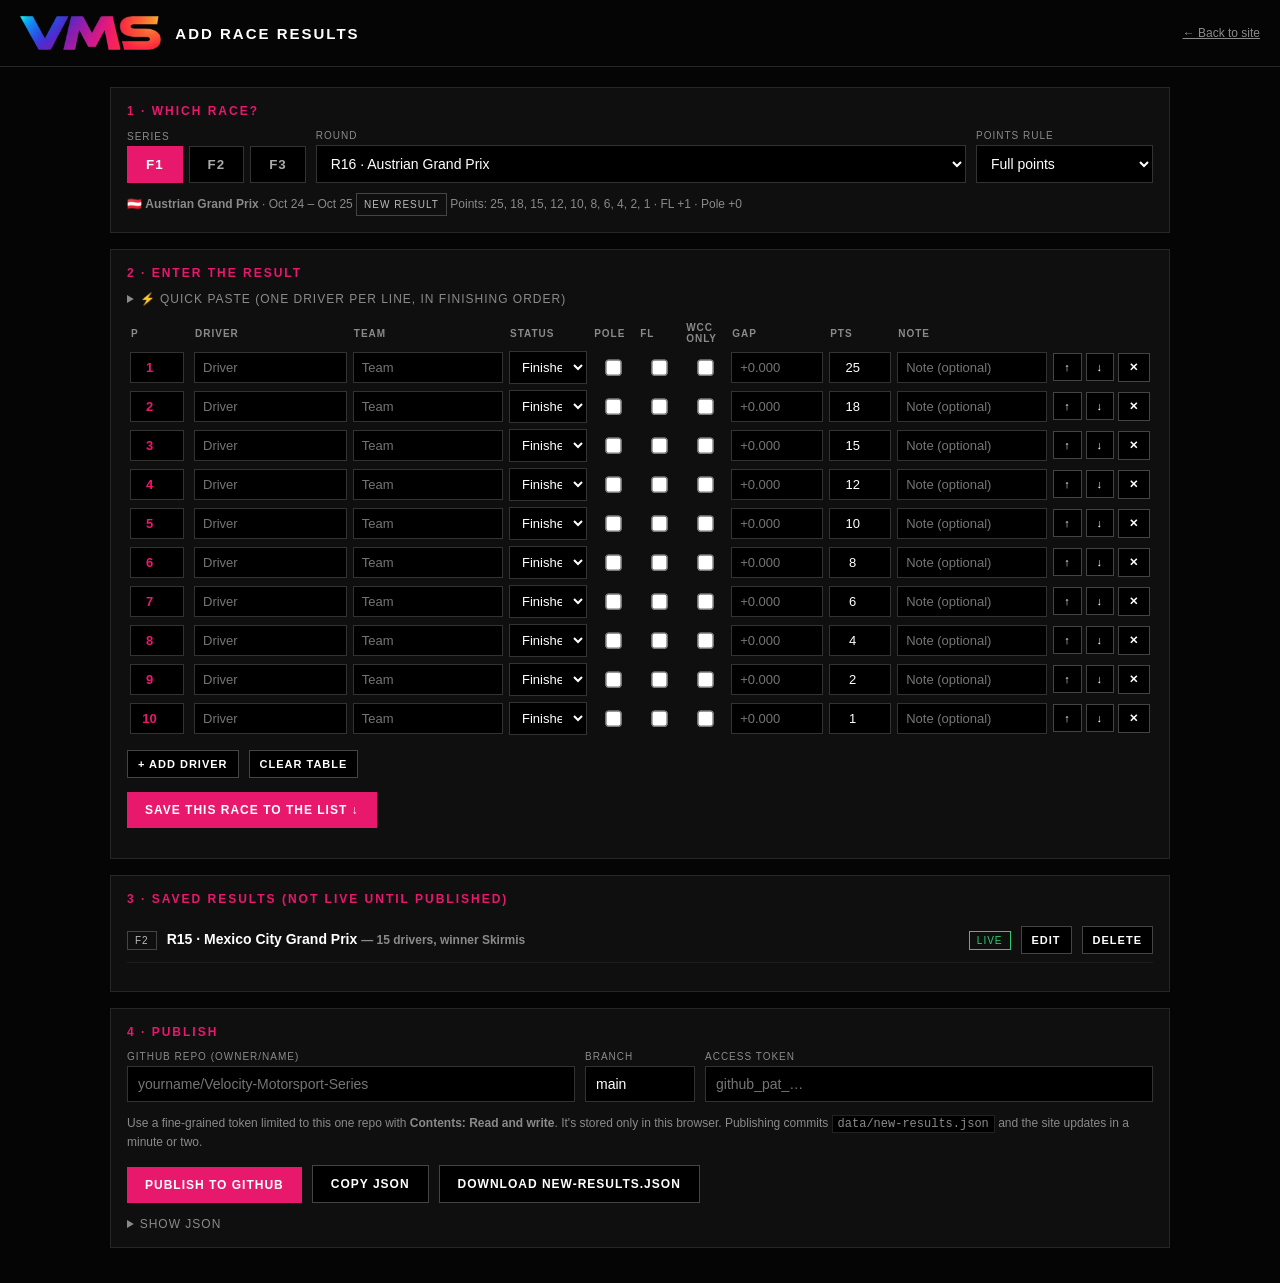
==== commit 79a5d319: "Add files via upload" ====
--- a/add-result.html
+++ b/add-result.html
@@ -83,7 +83,7 @@
     <span class="hint" id="ptsHint"></span>
   </p>
   <div id="warn"></div>
-  <p><button class="btn" id="saveEntry">Save this race to the list ↓</button></p>
+  <p class="row"><button class="btn" id="saveEntry">Save this race to the list ↓</button><button class="btn alt" id="delLive" style="display:none">Delete this live result</button></p>
 </div>
 
 <div class="card">
@@ -115,7 +115,7 @@
 const $=id=>document.getElementById(id);
 const SERIES=['f1','f2','f3'], LBL={f1:'F1',f2:'F2',f3:'F3'};
 const S={series:'f1',entries:[],loaded:[],races:[],hardKeys:new Set(),points:{},bonusFl:{},bonusPole:{},
-         drivers:{f1:{},f2:{},f3:{}},teams:{f1:new Set(),f2:new Set(),f3:new Set()},editing:null,hardEdit:false,hard:{}};
+         drivers:{f1:{},f2:{},f3:{}},teams:{f1:new Set(),f2:new Set(),f3:new Set()},editing:null,hardEdit:false,pendingDelete:false,hard:{}};
 const esc=s=>String(s==null?'':s).replace(/[&<>"']/g,c=>({'&':'&amp;','<':'&lt;','>':'&gt;','"':'&quot;',"'":'&#39;'}[c]));
 const unq=s=>s.replace(/\\'/g,"'");
 const norm=s=>String(s||'').toLowerCase().replace(/\s*\(.*?\)\s*/g,'').trim();
@@ -178,6 +178,7 @@
   $('clearRows').onclick=()=>{$('rows').innerHTML=''; S.editing=null; for(let i=0;i<3;i++) addRow(); renumber(); showRoundInfo();};
   $('pasteBtn').onclick=fromPaste;
   $('saveEntry').onclick=saveEntry;
+  $('delLive').onclick=deleteLive;
   $('copy').onclick=()=>{ $('json').select(); navigator.clipboard?navigator.clipboard.writeText($('json').value).then(()=>msg($('pubMsg'),'Copied. Paste it into <code>data/new-results.json</code> in the repo.','ok')):document.execCommand('copy'); };
   $('download').onclick=()=>{ const a=document.createElement('a'); a.href=URL.createObjectURL(new Blob([$('json').value],{type:'application/json'})); a.download='new-results.json'; a.click(); };
   $('publish').onclick=publish;
@@ -192,7 +193,7 @@
   document.querySelectorAll('#serTabs .tab').forEach(b=>b.classList.toggle('on',b.dataset.s===S.series));
   const opts=S.races.map(r=>{
     const key=r.rnd+'-'+S.series, hard=S.hardKeys.has(key), mine=!!entryFor(S.series,r.rnd);
-    const tag=mine?' — saved ✓':hard?' — live (built-in, editable)':'';
+    const tag=(entryFor(S.series,r.rnd)||{}).delete?' — will be deleted':mine?' — saved ✓':hard?' — live (built-in, editable)':'';
     return `<option value="${esc(r.rnd)}">R${esc(r.rnd)} · ${esc(r.name)}${tag}</option>`;}).join('');
   $('round').innerHTML=opts;
   // default: first round with no results for this series
@@ -208,8 +209,8 @@
 function loadRound(){
   const ex=entryFor(S.series,$('round').value);
   $('rows').innerHTML='';
-  const hk=$('round').value+'-'+S.series; S.hardEdit=false;
-  if(ex){ $('half').value=ex.half?'1':'0'; ex.rows.forEach(r=>addRow(r)); S.editing=ex; S.hardEdit=!!ex.replace; }
+  const hk=$('round').value+'-'+S.series; S.hardEdit=false; S.pendingDelete=!!(ex&&ex.delete);
+  if(ex&&!ex.delete){ $('half').value=ex.half?'1':'0'; ex.rows.forEach(r=>addRow(r)); S.editing=ex; S.hardEdit=!!ex.replace; }
   else if(S.hard[hk]){ $('half').value='0'; S.hard[hk].forEach(r=>addRow(hardRow(r))); S.hardEdit=true; }
   else { $('half').value='0'; for(let i=0;i<10;i++) addRow(); }
   renumber(); showRoundInfo(); msg($('warn'),'');
@@ -218,11 +219,22 @@
 function hardRow(r){ const m=String(r.note||'').match(/^(DNF|DNS|DSq)\b/i); const st=m?(m[1].toUpperCase()==='DSQ'?'DSq':m[1].toUpperCase()):'';
   let gap=r.gap||'', note=r.note||''; if(!gap&&/^\+[\d:.]+(\s*laps?)?$/i.test(note.trim())){ gap=note.trim(); note=''; }
   return {pos:r.pos,name:r.name,team:r.team,pts:r.pts,fl:!!r.fl,pole:!!r.pole,status:st,note,wccOnly:/WCC only/i.test(r.note||''),gap}; }
+function deleteLive(){
+  const s=S.series, rnd=$('round').value, r=S.races.find(x=>x.rnd===rnd);
+  if(!S.hard[rnd+'-'+s]) return;
+  if(!confirm('Remove the live '+LBL[s]+' result for round '+rnd+' ('+(r?r.name:'')+') from the site? Its points are taken back out of the standings once you publish.')) return;
+  const i=S.entries.findIndex(e=>e.series===s&&String(e.rnd)===String(rnd)); const t={series:s,rnd,rows:[],replace:true,delete:true};
+  if(i>=0) S.entries[i]=t; else S.entries.push(t);
+  S.entries.sort((a,b)=>(+a.rnd-+b.rnd)||a.series.localeCompare(b.series));
+  renderEntries(); setSeries(); $('round').value=rnd; loadRound();
+  msg($('warn'),'Marked for deletion. Scroll down and publish to remove it from the site.','ok');
+}
 function showRoundInfo(){
+  $('delLive').style.display=(S.hardEdit&&!S.pendingDelete)?'':'none';
   const r=S.races.find(x=>x.rnd===$('round').value); if(!r) return;
   const ex=S.editing;
   $('roundInfo').innerHTML=`${esc(r.flag)} <b>${esc(r.name)}</b> · ${esc(r.sat)}${r.sun&&r.sun!==r.sat?' – '+esc(r.sun):''} `+
-    (ex?'<span class="pill warn">editing saved result</span>':S.hardEdit?'<span class="pill warn">editing live built-in result</span>':'<span class="pill">new result</span>')+
+    (S.pendingDelete?'<span class="pill warn">will be deleted when published</span>':ex?'<span class="pill warn">editing saved result</span>':S.hardEdit?'<span class="pill warn">editing live built-in result</span>':'<span class="pill">new result</span>')+
     ` <span class="hint">Points: ${S.points[S.series].join(', ')} · FL +${S.bonusFl[S.series]} · Pole +${S.bonusPole[S.series]}</span>`;
 }
 
@@ -265,6 +277,7 @@
 document.addEventListener('change',e=>{
   const tr=e.target.closest('#rows tr'); if(!tr) return;
   if(e.target.classList.contains('n')){ const t=S.drivers[S.series][e.target.value]; const ti=tr.querySelector('.t'); if(t&&!ti.value) ti.value=t; }
+  if(e.target.classList.contains('st')){ delete tr.dataset.manual; tr.classList.remove('manual'); }
   if(e.target.matches('.st,.po,.fl')) recalcRow(tr);
 });
 document.addEventListener('keydown',e=>{ // Enter on the last note box adds a new row
@@ -284,7 +297,7 @@
 }
 function calcPts(tr,i){ i=(+tr.querySelector('.ps').value||i+1)-1;
   const s=S.series, st=tr.querySelector('.st').value;
-  if(st==='DNS'||st==='DSq') return 0;
+  if(st==='DNS'||st==='DSq'||st==='DNF') return 0;
   let base=S.points[s][i]||0; if($('half').value==='1') base=Math.round(base/2);
   return base+(tr.querySelector('.fl').checked?S.bonusFl[s]:0)+(tr.querySelector('.po').checked?S.bonusPole[s]:0);
 }
@@ -359,11 +372,11 @@
   $('entries').innerHTML=S.entries.length?S.entries.map((e,i)=>{
     const r=S.races.find(x=>x.rnd===String(e.rnd)), win=e.rows[0];
     const changed=JSON.stringify(e)!==JSON.stringify(S.loaded.find(x=>x.series===e.series&&String(x.rnd)===String(e.rnd)));
-    return `<div class="e"><span class="pill">${LBL[e.series]}</span><b>R${esc(e.rnd)} · ${esc(r?r.name:'?')} <span class="hint">— ${e.rows.length} drivers, winner ${esc(win&&win.name)}</span></b>`+
+    return `<div class="e"><span class="pill">${LBL[e.series]}</span><b>R${esc(e.rnd)} · ${esc(r?r.name:'?')} <span class="hint">— ${e.delete?'built-in result will be removed from the site':e.rows.length+' drivers, winner '+esc(win&&win.name)}</span></b>`+
       (changed?'<span class="pill warn">unpublished</span>':'<span class="pill ok">live</span>')+
-      `<button class="btn alt sm" data-edit="${i}">Edit</button><button class="btn alt sm" data-del="${i}">Delete</button></div>`;}).join(''):'<p class="hint">Nothing saved yet.</p>';
+      `<button class="btn alt sm" data-edit="${i}">Edit</button><button class="btn alt sm" data-del="${i}">${e.delete?'Undo':'Delete'}</button></div>`;}).join(''):'<p class="hint">Nothing saved yet.</p>';
   $('entries').querySelectorAll('[data-edit]').forEach(b=>b.onclick=()=>{ const e=S.entries[+b.dataset.edit]; S.series=e.series; setSeries(); $('round').value=e.rnd; loadRound(); window.scrollTo({top:0,behavior:'smooth'}); });
-  $('entries').querySelectorAll('[data-del]').forEach(b=>b.onclick=()=>{ const e=S.entries[+b.dataset.del]; if(confirm('Delete '+LBL[e.series]+' round '+e.rnd+' from the list?')){ S.entries.splice(+b.dataset.del,1); renderEntries(); setSeriesKeep(); }});
+  $('entries').querySelectorAll('[data-del]').forEach(b=>b.onclick=()=>{ const e=S.entries[+b.dataset.del]; if(e.delete||confirm('Delete '+LBL[e.series]+' round '+e.rnd+' from the list?')){ S.entries.splice(+b.dataset.del,1); renderEntries(); setSeriesKeep(); }});
   $('json').value=JSON.stringify(S.entries,null,2)+'\n';
   $('entriesHint').textContent=S.entries.some(e=>JSON.stringify(e)!==JSON.stringify(S.loaded.find(x=>x.series===e.series&&String(x.rnd)===String(e.rnd))))||S.entries.length!==S.loaded.length
     ?'You have unpublished changes.':'';
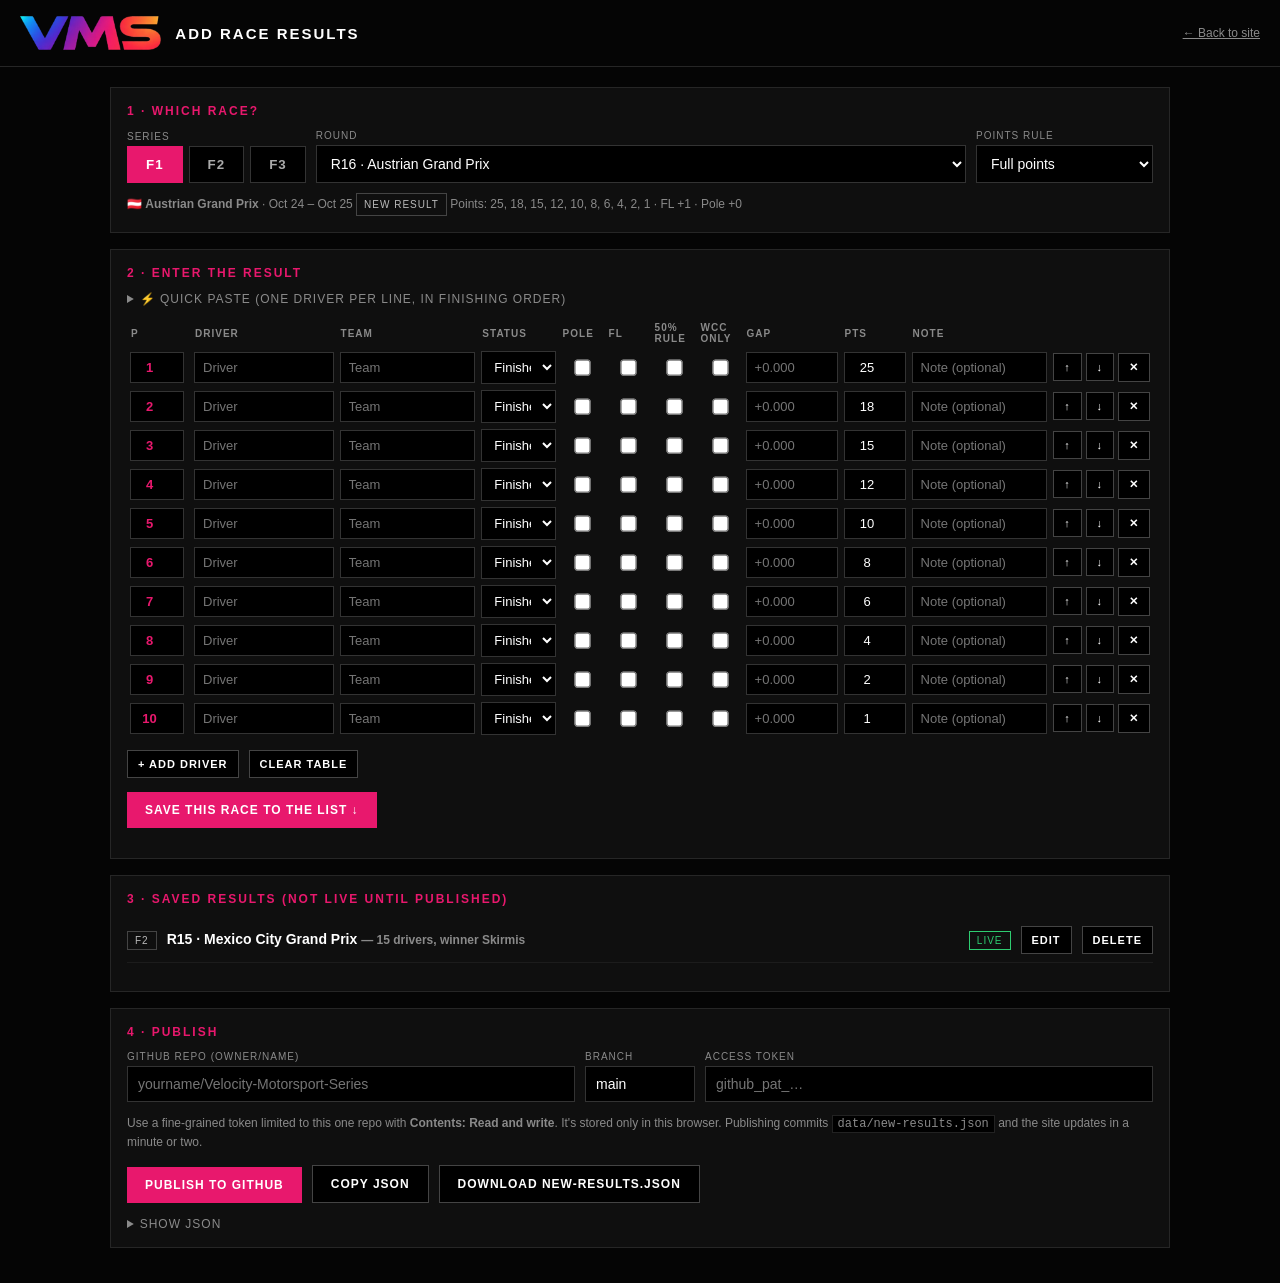
==== commit d843e5d8: "Add files via upload" ====
--- a/add-result.html
+++ b/add-result.html
@@ -69,12 +69,12 @@
     <summary>⚡ Quick paste (one driver per line, in finishing order)</summary>
     <p class="hint">Copy the result from Discord and paste it here. Position numbers you paste are kept if they differ from the normal order (e.g. two drivers on <code>1</code>).
       Add <code>DNF</code>, <code>DNS</code> or <code>DSq</code> at the end of a line, <code>pole</code> / <code>fl</code> anywhere for bonuses,
-      <code>+12.345</code> for the gap, or <code>- Team Name</code> to set the team. Example: <code>2. Douzy fl</code> &nbsp; <code>Lory - Richard Mille LM Motorsport F1</code> &nbsp; <code>Nick DNF</code></p>
+      <code>+12.345</code> for the gap, <code>50%</code> for the 50% rule, or <code>- Team Name</code> to set the team. Example: <code>2. Douzy fl</code> &nbsp; <code>Lory - Richard Mille LM Motorsport F1</code> &nbsp; <code>Nick DNF</code></p>
     <textarea id="paste" placeholder="1. Nick pole&#10;2. Douzy fl&#10;3. Lory&#10;4. Noel DNF"></textarea>
     <p><button class="btn alt sm" id="pasteBtn">Fill the table from this</button></p>
   </details>
   <div class="scroll" style="margin-top:12px"><table>
-    <thead><tr><th title="Finishing position. Auto-numbered, but you can type any number (e.g. two drivers on 1) and the points follow it">P</th><th>Driver</th><th>Team</th><th>Status</th><th>Pole</th><th>FL</th><th title="Points count for the constructors only (driver retired from the championship)">WCC only</th><th title="Gap to the winner, e.g. +12.345 or +1 Lap (optional)">Gap</th><th>Pts</th><th>Note</th><th></th></tr></thead>
+    <thead><tr><th title="Finishing position. Auto-numbered, but you can type any number (e.g. two drivers on 1) and the points follow it">P</th><th>Driver</th><th>Team</th><th>Status</th><th>Pole</th><th>FL</th><th title="50% rule: this driver gets half the position points, and the site shows a '50% rule' tag next to them">50% rule</th><th title="Points count for the constructors only (driver retired from the championship)">WCC only</th><th title="Gap to the winner, e.g. +12.345 or +1 Lap (optional)">Gap</th><th>Pts</th><th>Note</th><th></th></tr></thead>
     <tbody id="rows"></tbody>
   </table></div>
   <p class="row" style="margin-top:12px">
@@ -218,7 +218,7 @@
 // turn a built-in result row into the shape the table expects
 function hardRow(r){ const m=String(r.note||'').match(/^(DNF|DNS|DSq)\b/i); const st=m?(m[1].toUpperCase()==='DSQ'?'DSq':m[1].toUpperCase()):'';
   let gap=r.gap||'', note=r.note||''; if(!gap&&/^\+[\d:.]+(\s*laps?)?$/i.test(note.trim())){ gap=note.trim(); note=''; }
-  return {pos:r.pos,name:r.name,team:r.team,pts:r.pts,fl:!!r.fl,pole:!!r.pole,status:st,note,wccOnly:/WCC only/i.test(r.note||''),gap}; }
+  return {pos:r.pos,name:r.name,team:r.team,pts:r.pts,fl:!!r.fl,pole:!!r.pole,status:st,note,wccOnly:/WCC only/i.test(r.note||''),half:/50\s?%\s*rule/i.test(r.note||''),gap}; }
 function deleteLive(){
   const s=S.series, rnd=$('round').value, r=S.races.find(x=>x.rnd===rnd);
   if(!S.hard[rnd+'-'+s]) return;
@@ -247,6 +247,7 @@
   <td><select class="st"><option value="">Finished</option><option>DNF</option><option>DNS</option><option>DSq</option></select></td>
   <td class="chk"><input type="checkbox" class="po"${d.pole?' checked':''}></td>
   <td class="chk"><input type="checkbox" class="fl"${d.fl?' checked':''}></td>
+  <td class="chk"><input type="checkbox" class="hf"${d.half?' checked':''}></td>
   <td class="chk"><input type="checkbox" class="wc"${d.wccOnly?' checked':''}></td>
   <td class="gp"><input class="g" placeholder="+0.000" value="${esc(d.gap||'')}" autocomplete="off"></td>
   <td class="pts"><input class="p" type="number" min="0" step="1" value="${d.pts!=null?d.pts:''}"></td>
@@ -277,8 +278,8 @@
 document.addEventListener('change',e=>{
   const tr=e.target.closest('#rows tr'); if(!tr) return;
   if(e.target.classList.contains('n')){ const t=S.drivers[S.series][e.target.value]; const ti=tr.querySelector('.t'); if(t&&!ti.value) ti.value=t; }
-  if(e.target.classList.contains('st')){ delete tr.dataset.manual; tr.classList.remove('manual'); }
-  if(e.target.matches('.st,.po,.fl')) recalcRow(tr);
+  if(e.target.classList.contains('st')||e.target.classList.contains('hf')){ delete tr.dataset.manual; tr.classList.remove('manual'); }
+  if(e.target.matches('.st,.po,.fl,.hf')) recalcRow(tr);
 });
 document.addEventListener('keydown',e=>{ // Enter on the last note box adds a new row
   if(e.key==='Enter'&&e.target.classList.contains('no')){ e.preventDefault(); const tr=e.target.closest('tr'); if(!tr.nextElementSibling){ addRow(); renumber(); } tr.nextElementSibling.querySelector('.n').focus(); }
@@ -298,7 +299,7 @@
 function calcPts(tr,i){ i=(+tr.querySelector('.ps').value||i+1)-1;
   const s=S.series, st=tr.querySelector('.st').value;
   if(st==='DNS'||st==='DSq'||st==='DNF') return 0;
-  let base=S.points[s][i]||0; if($('half').value==='1') base=Math.round(base/2);
+  let base=S.points[s][i]||0; if($('half').value==='1'||tr.querySelector('.hf').checked) base=Math.round(base/2);
   return base+(tr.querySelector('.fl').checked?S.bonusFl[s]:0)+(tr.querySelector('.po').checked?S.bonusPole[s]:0);
 }
 function recalcRow(tr){ if(tr.dataset.manual) return; const i=[...tr.parentNode.children].indexOf(tr); tr.querySelector('.p').value=calcPts(tr,i); }
@@ -309,10 +310,11 @@
   const lines=$('paste').value.split('\n').map(l=>l.trim()).filter(Boolean); if(!lines.length) return;
   $('rows').innerHTML='';
   lines.forEach(l=>{
-    let t='', st='', pole=false, fl=false, gap='';
+    let t='', st='', pole=false, fl=false, gap='', half=false;
     const pm0=l.match(/^\s*(?:p|pos)?\s*(\d{1,2})\s*[.):\-–]?\s+/i); const given=pm0?+pm0[1]:0;
     l=l.replace(/^\s*(?:p|pos)?\s*\d{1,2}\s*[.):\-–]?\s+/i,'');           // leading position
     l=l.replace(/[*_`]/g,'');                                             // discord markdown
+    if(/\b50\s?%(\s*rule)?/i.test(l)){half=true;l=l.replace(/\(?\b50\s?%(\s*rule)?\)?/ig,'');}
     if(/\b(pole)\b/i.test(l)){pole=true;l=l.replace(/\(?\bpole\b\)?/ig,'');}
     if(/\b(fl|fastest lap)\b/i.test(l)){fl=true;l=l.replace(/\(?\b(fastest lap|fl)\b\)?/ig,'');}
     const gm=l.match(/\+\s?\d[\d:.]*(?:\s*laps?)?/i); if(gm){ gap=gm[0].replace(/\s+/g,' ').replace(/^\+\s/,'+'); l=l.replace(gm[0],' '); }
@@ -322,7 +324,7 @@
     // match to a known driver name (case-insensitive)
     const known=Object.keys(S.drivers[S.series]).find(k=>norm(k)===norm(name));
     const nm=known||name; if(!t) t=S.drivers[S.series][nm]||'';
-    addRow({name:nm,team:t,status:st,pole,fl,gap,pos:given||undefined});
+    addRow({name:nm,team:t,status:st,pole,fl,gap,half,pos:given||undefined});
   });
   renumber(); showRoundInfo();
 }
@@ -337,6 +339,7 @@
     if(tr.querySelector('.fl').checked) row.fl=true;
     if(tr.querySelector('.po').checked) row.pole=true;
     if(tr.querySelector('.wc').checked) row.wccOnly=true;
+    if(tr.querySelector('.hf').checked) row.half=true;
     const gap=tr.querySelector('.g').value.trim(); if(gap) row.gap=gap;
     if(status) row.status=status;
     const note=[status,un].filter(Boolean).join(' · '); if(note) row.note=note;
